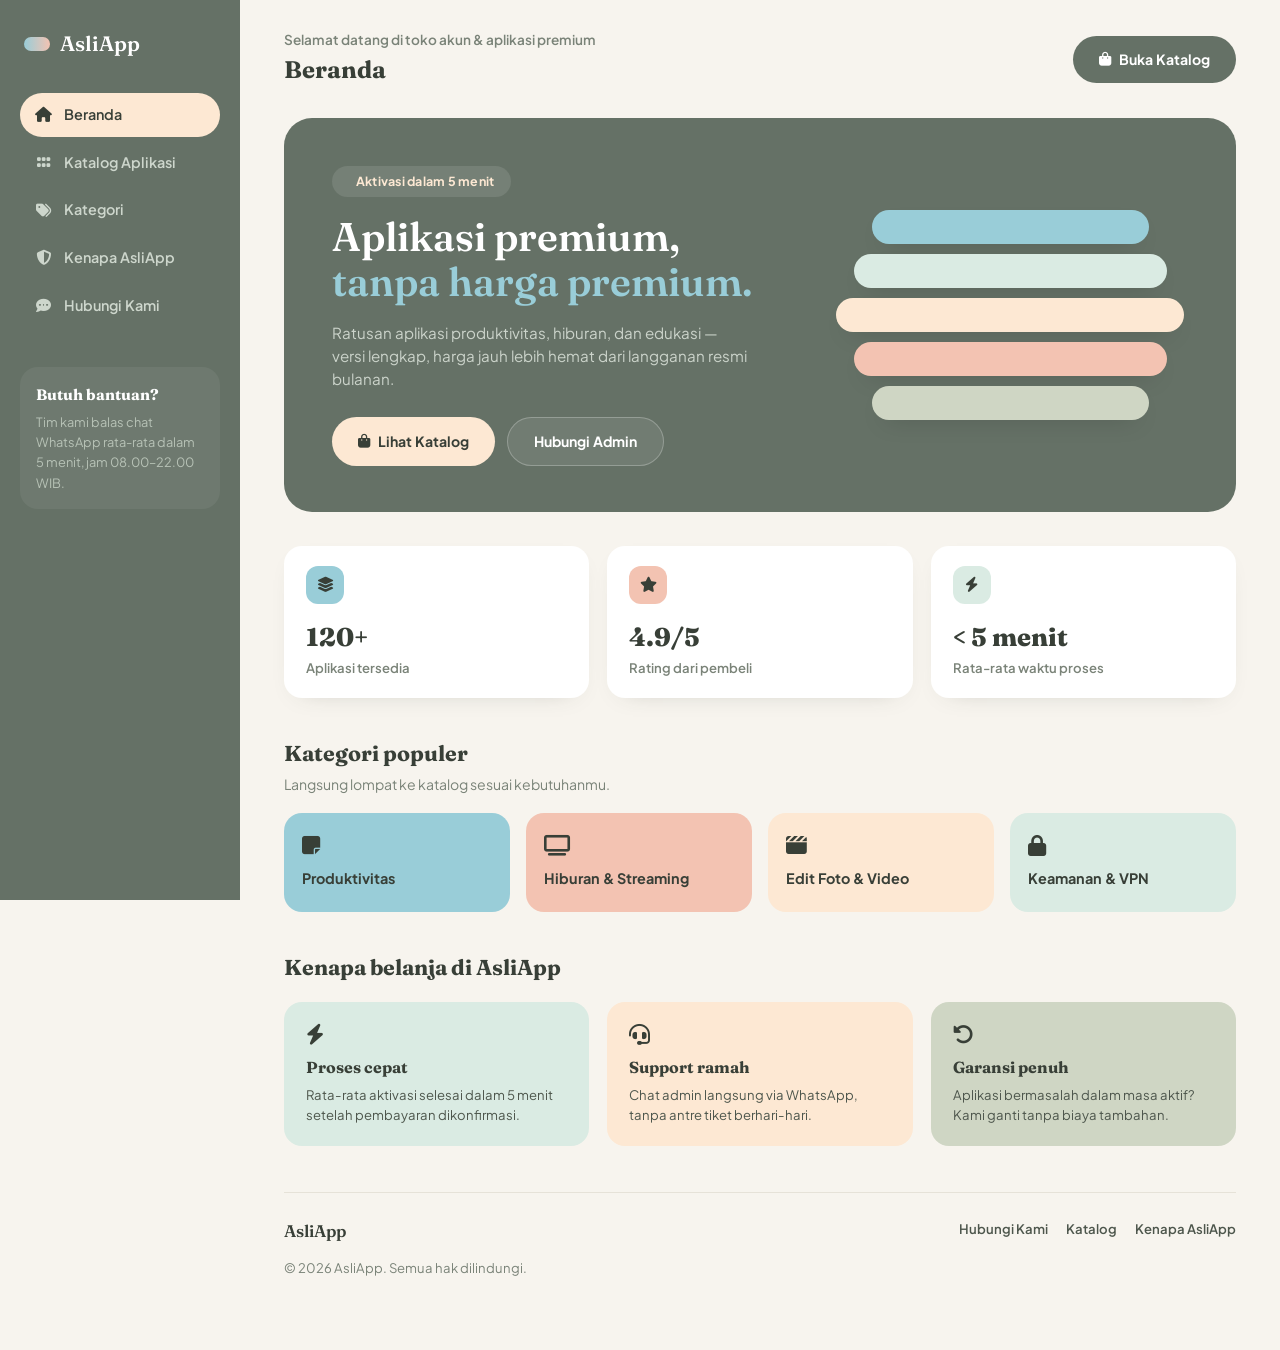
==== index.html @ 1c8c456e "Initial commit" ====
<!DOCTYPE html>
<html lang="id">
<head>
<meta charset="UTF-8">
<meta name="viewport" content="width=device-width, initial-scale=1.0">
<title>AsliApp — Aplikasi Premium, Harga Bersahabat</title>
<link rel="preconnect" href="https://fonts.googleapis.com">
<link rel="preconnect" href="https://fonts.gstatic.com" crossorigin>
<link href="https://fonts.googleapis.com/css2?family=Fraunces:opsz,wght@9..144,500;9..144,600;9..144,700&family=Plus+Jakarta+Sans:wght@400;500;600;700;800&family=IBM+Plex+Mono:wght@500&display=swap" rel="stylesheet">
<link rel="stylesheet" href="https://cdnjs.cloudflare.com/ajax/libs/font-awesome/6.5.1/css/all.min.css">
<link rel="stylesheet" href="assets/style.css">
</head>
<body>

<div class="layout">
    <aside class="sidebar" id="sidebar">
        <div class="logo"><span class="capsule-mark"></span> AsliApp</div>
        <nav>
            <a href="index.html" class="active"><i class="fa-solid fa-house"></i> Beranda</a>
            <a href="katalog.html"><i class="fa-solid fa-grip"></i> Katalog Aplikasi</a>
            <a href="katalog.html#kategori"><i class="fa-solid fa-tags"></i> Kategori</a>
            <a href="index.html#kenapa"><i class="fa-solid fa-shield-halved"></i> Kenapa AsliApp</a>
            <a href="kontak.html"><i class="fa-solid fa-comment-dots"></i> Hubungi Kami</a>
        </nav>
        <div class="sidebar-note">
            <strong>Butuh bantuan?</strong>
            Tim kami balas chat WhatsApp rata-rata dalam 5 menit, jam 08.00–22.00 WIB.
        </div>
    </aside>

    <main>
        <div class="topbar">
            <button class="menu-toggle" onclick="document.getElementById('sidebar').classList.toggle('open')">
                <i class="fa-solid fa-bars"></i>
            </button>
            <div class="greeting">
                <p>Selamat datang di toko akun & aplikasi premium</p>
                <h2>Beranda</h2>
            </div>
            <a href="katalog.html" class="btn btn-primary" style="background:var(--ink); color:#fff;">
                <i class="fa-solid fa-bag-shopping"></i> Buka Katalog
            </a>
        </div>

        <section class="hero">
            <div>
                <div class="hero-eyebrow"><i class="fa-solid fa-sparkles"></i> Aktivasi dalam 5 menit</div>
                <h1>Aplikasi premium,<br><em>tanpa harga premium.</em></h1>
                <p class="sub">Ratusan aplikasi produktivitas, hiburan, dan edukasi — versi lengkap, harga jauh lebih hemat dari langganan resmi bulanan.</p>
                <div class="hero-ctas">
                    <a href="katalog.html" class="btn btn-primary"><i class="fa-solid fa-bag-shopping"></i> Lihat Katalog</a>
                    <a href="kontak.html" class="btn btn-ghost">Hubungi Admin</a>
                </div>
            </div>
            <div class="capsule-stack">
                <div class="cap"></div>
                <div class="cap"></div>
                <div class="cap"></div>
                <div class="cap"></div>
                <div class="cap"></div>
            </div>
        </section>

        <div class="stat-row">
            <div class="stat-card">
                <div class="stat-icon bg-sky"><i class="fa-solid fa-layer-group"></i></div>
                <div class="stat-value">120+</div>
                <div class="stat-label">Aplikasi tersedia</div>
            </div>
            <div class="stat-card">
                <div class="stat-icon bg-coral"><i class="fa-solid fa-star"></i></div>
                <div class="stat-value">4.9/5</div>
                <div class="stat-label">Rating dari pembeli</div>
            </div>
            <div class="stat-card">
                <div class="stat-icon bg-mint"><i class="fa-solid fa-bolt"></i></div>
                <div class="stat-value">&lt; 5 menit</div>
                <div class="stat-label">Rata-rata waktu proses</div>
            </div>
        </div>

        <div class="section-head">
            <div>
                <h3>Kategori populer</h3>
                <p>Langsung lompat ke katalog sesuai kebutuhanmu.</p>
            </div>
        </div>
        <div class="cat-preview-grid">
            <a href="katalog.html#kategori-produktivitas" class="cat-preview bg-sky"><i class="fa-solid fa-note-sticky"></i><span>Produktivitas</span></a>
            <a href="katalog.html#kategori-hiburan" class="cat-preview bg-coral"><i class="fa-solid fa-tv"></i><span>Hiburan &amp; Streaming</span></a>
            <a href="katalog.html#kategori-edit" class="cat-preview bg-cream"><i class="fa-solid fa-clapperboard"></i><span>Edit Foto &amp; Video</span></a>
            <a href="katalog.html#kategori-keamanan" class="cat-preview bg-mint"><i class="fa-solid fa-lock"></i><span>Keamanan &amp; VPN</span></a>
        </div>

        <div id="kenapa" class="section-head">
            <div>
                <h3>Kenapa belanja di AsliApp</h3>
            </div>
        </div>
        <div class="trust-strip">
            <div class="trust-card bg-mint">
                <i class="fa-solid fa-bolt"></i>
                <h5>Proses cepat</h5>
                <p>Rata-rata aktivasi selesai dalam 5 menit setelah pembayaran dikonfirmasi.</p>
            </div>
            <div class="trust-card bg-cream">
                <i class="fa-solid fa-headset"></i>
                <h5>Support ramah</h5>
                <p>Chat admin langsung via WhatsApp, tanpa antre tiket berhari-hari.</p>
            </div>
            <div class="trust-card bg-sage">
                <i class="fa-solid fa-rotate-left"></i>
                <h5>Garansi penuh</h5>
                <p>Aplikasi bermasalah dalam masa aktif? Kami ganti tanpa biaya tambahan.</p>
            </div>
        </div>

        <footer>
            <div>
                <div class="foot-brand">AsliApp</div>
                <p>&copy; <span id="year"></span> AsliApp. Semua hak dilindungi.</p>
            </div>
            <div class="foot-links">
                <a href="kontak.html">Hubungi Kami</a>
                <a href="katalog.html">Katalog</a>
                <a href="index.html#kenapa">Kenapa AsliApp</a>
            </div>
        </footer>
    </main>
</div>

<script src="assets/script.js"></script>
</body>
</html>
---- assets/style.css ----
:root{
    --sky: #99CDD8;
    --mint: #DAEBE3;
    --cream: #FDE8D3;
    --coral: #F3C3B2;
    --sage: #CFD6C4;
    --ink: #657166;

    --ink-800: #4d564c;
    --ink-900: #383f37;
    --coral-800: #b5583a;
    --sky-800: #2e6b7a;

    --bg-page: #f7f4ee;
    --surface: #ffffff;
    --text: var(--ink-900);
    --text-soft: #7a8378;

    --radius-lg: 28px;
    --radius-md: 18px;
    --radius-pill: 999px;
}

* { box-sizing: border-box; }
html { scroll-behavior: smooth; }
body {
    margin: 0;
    background: var(--bg-page);
    color: var(--text);
    font-family: 'Plus Jakarta Sans', sans-serif;
    font-size: 15px;
    line-height: 1.5;
}
h1, h2, h3 { font-family: 'Fraunces', serif; margin: 0; color: var(--ink-900); }
.mono { font-family: 'IBM Plex Mono', monospace; }
a { color: inherit; }
img, svg { display: block; max-width: 100%; }

.layout {
    display: grid;
    grid-template-columns: 240px 1fr;
    min-height: 100vh;
}

/* ---------- Sidebar ---------- */
.sidebar {
    background: var(--ink);
    color: #eef2ee;
    padding: 28px 20px;
    position: sticky;
    top: 0;
    height: 100vh;
}
.sidebar .logo {
    display: flex;
    align-items: center;
    gap: 10px;
    font-family: 'Fraunces', serif;
    font-weight: 600;
    font-size: 1.3rem;
    color: #fff;
    margin-bottom: 34px;
    padding-left: 4px;
}
.sidebar .logo .capsule-mark {
    width: 26px; height: 14px;
    border-radius: var(--radius-pill);
    background: linear-gradient(90deg, var(--sky), var(--coral));
    flex-shrink: 0;
}
.sidebar nav { display: flex; flex-direction: column; gap: 4px; }
.sidebar nav a {
    display: flex;
    align-items: center;
    gap: 12px;
    padding: 11px 14px;
    border-radius: var(--radius-pill);
    text-decoration: none;
    color: #cdd6cc;
    font-weight: 600;
    font-size: .9rem;
    transition: background .15s ease, color .15s ease;
}
.sidebar nav a i { width: 18px; text-align: center; font-size: .95rem; }
.sidebar nav a:hover { background: rgba(255,255,255,.08); color: #fff; }
.sidebar nav a.active {
    background: var(--cream);
    color: var(--ink-900);
}
.sidebar-note {
    margin-top: 40px;
    padding: 16px;
    border-radius: var(--radius-md);
    background: rgba(255,255,255,.06);
    font-size: .8rem;
    color: #b7c2b6;
    line-height: 1.6;
}
.sidebar-note strong { color: #fff; display: block; margin-bottom: 4px; font-family: 'Fraunces', serif; font-size: .95rem; }

/* ---------- Main ---------- */
main { padding: 30px 44px 60px 44px; }

.topbar {
    display: flex;
    align-items: center;
    justify-content: space-between;
    margin-bottom: 30px;
    gap: 20px;
    flex-wrap: wrap;
}
.topbar .greeting p { margin: 0; color: var(--text-soft); font-size: .85rem; font-weight: 600; }
.topbar .greeting h2 { font-size: 1.5rem; margin-top: 2px; }
.search-pill {
    display: flex;
    align-items: center;
    gap: 10px;
    background: var(--surface);
    border-radius: var(--radius-pill);
    padding: 10px 20px;
    min-width: 280px;
    box-shadow: 0 8px 20px -14px rgba(56,63,55,.3);
    color: var(--text-soft);
    font-size: .85rem;
}
.search-pill input {
    border: none;
    outline: none;
    background: transparent;
    font-family: inherit;
    font-size: .85rem;
    width: 100%;
    color: var(--text);
}

/* ---------- Hero ---------- */
.hero {
    position: relative;
    background: var(--ink);
    border-radius: var(--radius-lg);
    padding: 46px 48px;
    color: #fff;
    overflow: hidden;
    margin-bottom: 34px;
    display: grid;
    grid-template-columns: 1.15fr 0.85fr;
    gap: 20px;
    align-items: center;
}
.hero-eyebrow {
    display: inline-flex;
    align-items: center;
    gap: 8px;
    background: rgba(255,255,255,.1);
    border-radius: var(--radius-pill);
    padding: 6px 16px;
    font-size: .78rem;
    font-weight: 700;
    letter-spacing: .02em;
    color: var(--cream);
    margin-bottom: 18px;
    width: fit-content;
}
.hero h1 {
    font-size: 2.5rem;
    line-height: 1.12;
    color: #fff;
    font-weight: 600;
    max-width: 480px;
}
.hero h1 em { font-style: normal; color: var(--sky); }
.hero p.sub {
    margin: 18px 0 26px 0;
    color: #cbd3ca;
    max-width: 420px;
    font-size: .95rem;
}
.hero-ctas { display: flex; gap: 12px; flex-wrap: wrap; }
.btn {
    border: none;
    border-radius: var(--radius-pill);
    padding: 13px 26px;
    font-family: inherit;
    font-weight: 700;
    font-size: .88rem;
    cursor: pointer;
    text-decoration: none;
    display: inline-flex;
    align-items: center;
    gap: 8px;
    transition: transform .15s ease, box-shadow .15s ease;
}
.btn:hover { transform: translateY(-2px); }
.btn-primary { background: var(--cream); color: var(--ink-900); }
.btn-ghost { background: rgba(255,255,255,.08); color: #fff; border: 1px solid rgba(255,255,255,.25); }

/* capsule stack illustration */
.capsule-stack {
    position: relative;
    height: 260px;
    display: flex;
    flex-direction: column;
    align-items: center;
    justify-content: center;
    gap: 10px;
}
.capsule-stack .cap {
    width: 92%;
    height: 34px;
    border-radius: var(--radius-pill);
    box-shadow: 0 10px 24px -14px rgba(0,0,0,.4);
}
.capsule-stack .cap:nth-child(1) { background: var(--sky); width: 78%; }
.capsule-stack .cap:nth-child(2) { background: var(--mint); width: 88%; }
.capsule-stack .cap:nth-child(3) { background: var(--cream); width: 98%; }
.capsule-stack .cap:nth-child(4) { background: var(--coral); width: 88%; }
.capsule-stack .cap:nth-child(5) { background: var(--sage); width: 78%; }

/* ---------- Stat row ---------- */
.stat-row {
    display: grid;
    grid-template-columns: repeat(3, 1fr);
    gap: 18px;
    margin-bottom: 40px;
}
.stat-card {
    background: var(--surface);
    border-radius: var(--radius-md);
    padding: 20px 22px;
    box-shadow: 0 8px 24px -18px rgba(56,63,55,.35);
}
.stat-card .stat-icon {
    width: 38px; height: 38px;
    border-radius: 12px;
    display: flex; align-items: center; justify-content: center;
    font-size: .95rem;
    margin-bottom: 14px;
    color: var(--ink-900);
}
.stat-card .stat-value { font-size: 1.6rem; font-weight: 800; font-family: 'Fraunces', serif; }
.stat-card .stat-label { color: var(--text-soft); font-size: .82rem; font-weight: 600; margin-top: 2px; }

.bg-sky { background: var(--sky); }
.bg-mint { background: var(--mint); }
.bg-cream { background: var(--cream); }
.bg-coral { background: var(--coral); }
.bg-sage { background: var(--sage); }

/* ---------- Section headers ---------- */
.section-head {
    display: flex;
    align-items: baseline;
    justify-content: space-between;
    margin-bottom: 18px;
    flex-wrap: wrap;
    gap: 10px;
}
.section-head h3 { font-size: 1.35rem; }
.section-head p { margin: 4px 0 0 0; color: var(--text-soft); font-size: .88rem; }

/* ---------- Category preview (home page) ---------- */
.cat-preview-grid {
    display: grid;
    grid-template-columns: repeat(4, 1fr);
    gap: 16px;
    margin-bottom: 40px;
}
.cat-preview {
    border-radius: var(--radius-md);
    padding: 22px 18px;
    text-decoration: none;
    color: var(--ink-900);
    display: flex;
    flex-direction: column;
    gap: 12px;
    font-weight: 700;
    font-size: .9rem;
    transition: transform .15s ease;
}
.cat-preview:hover { transform: translateY(-3px); }
.cat-preview i { font-size: 1.3rem; }

/* ---------- Category chips (catalog page) ---------- */
.chip-row {
    display: flex;
    gap: 10px;
    flex-wrap: wrap;
    margin-bottom: 26px;
}
.chip {
    border: none;
    background: var(--surface);
    border-radius: var(--radius-pill);
    padding: 10px 20px;
    font-family: inherit;
    font-weight: 700;
    font-size: .82rem;
    color: var(--text-soft);
    cursor: pointer;
    box-shadow: 0 6px 16px -12px rgba(56,63,55,.3);
    transition: background .15s ease, color .15s ease;
}
.chip:hover { color: var(--ink-900); }
.chip.active { background: var(--ink); color: #fff; }

/* ---------- App grid ---------- */
.app-grid {
    display: grid;
    grid-template-columns: repeat(3, 1fr);
    gap: 18px;
    margin-bottom: 46px;
}
.app-card {
    background: var(--surface);
    border-radius: var(--radius-md);
    padding: 22px;
    box-shadow: 0 8px 24px -18px rgba(56,63,55,.35);
    display: flex;
    flex-direction: column;
    gap: 12px;
}
.app-card .app-top { display: flex; align-items: flex-start; justify-content: space-between; gap: 10px; }
.app-icon {
    width: 46px; height: 46px;
    border-radius: 14px;
    display: flex; align-items: center; justify-content: center;
    font-size: 1.15rem;
    color: var(--ink-900);
    flex-shrink: 0;
}
.app-card .cat-tag {
    font-size: .68rem;
    font-weight: 700;
    text-transform: uppercase;
    letter-spacing: .04em;
    color: var(--text-soft);
    background: var(--bg-page);
    padding: 5px 11px;
    border-radius: var(--radius-pill);
}
.app-card h4 { font-family: 'Fraunces', serif; font-size: 1.08rem; margin: 0; color: var(--ink-900); }
.app-card .app-desc { font-size: .82rem; color: var(--text-soft); margin: 0; min-height: 34px; }
.app-card .rating { font-size: .78rem; color: var(--coral-800); font-weight: 700; display: flex; align-items: center; gap: 5px; }
.app-card .price-row {
    display: flex;
    align-items: center;
    justify-content: space-between;
    margin-top: 4px;
    padding-top: 14px;
    border-top: 1px solid #eef1ec;
}
.price-block .old-price {
    font-size: .74rem;
    color: var(--text-soft);
    text-decoration: line-through;
}
.price-block .new-price {
    font-family: 'IBM Plex Mono', monospace;
    font-weight: 500;
    font-size: 1.05rem;
    color: var(--ink-900);
}
.buy-btn {
    background: var(--ink);
    color: #fff;
    border: none;
    border-radius: var(--radius-pill);
    padding: 10px 18px;
    font-family: inherit;
    font-weight: 700;
    font-size: .8rem;
    cursor: pointer;
    text-decoration: none;
    display: inline-flex;
    align-items: center;
    gap: 6px;
    transition: background .15s ease;
}
.buy-btn:hover { background: var(--ink-800); }

.empty-state {
    grid-column: 1 / -1;
    text-align: center;
    padding: 50px 20px;
    color: var(--text-soft);
}
.empty-state i { font-size: 1.6rem; margin-bottom: 10px; display: block; }

/* ---------- Trust strip ---------- */
.trust-strip {
    display: grid;
    grid-template-columns: repeat(3, 1fr);
    gap: 18px;
    margin-bottom: 46px;
}
.trust-card {
    border-radius: var(--radius-md);
    padding: 22px;
    color: var(--ink-900);
}
.trust-card i { font-size: 1.3rem; margin-bottom: 10px; display: block; }
.trust-card h5 { font-family: 'Fraunces', serif; font-size: 1rem; margin: 0 0 6px 0; }
.trust-card p { margin: 0; font-size: .82rem; color: var(--ink-800); }

/* ---------- FAQ (contact page) ---------- */
.faq-list { display: flex; flex-direction: column; gap: 10px; margin-bottom: 40px; }
.faq-item {
    background: var(--surface);
    border-radius: var(--radius-md);
    box-shadow: 0 8px 24px -18px rgba(56,63,55,.35);
    padding: 4px 22px;
}
.faq-item summary {
    padding: 16px 0;
    font-weight: 700;
    cursor: pointer;
    list-style: none;
    display: flex;
    align-items: center;
    justify-content: space-between;
    font-family: 'Fraunces', serif;
    font-size: 1rem;
    color: var(--ink-900);
}
.faq-item summary::-webkit-details-marker { display: none; }
.faq-item summary .chev { transition: transform .15s ease; color: var(--text-soft); }
.faq-item[open] summary .chev { transform: rotate(180deg); }
.faq-item p { margin: 0 0 18px 0; color: var(--text-soft); font-size: .88rem; }

.contact-card {
    background: var(--ink);
    border-radius: var(--radius-lg);
    padding: 40px;
    color: #fff;
    display: grid;
    grid-template-columns: 1.2fr 0.8fr;
    gap: 20px;
    align-items: center;
    margin-bottom: 46px;
}
.contact-card h3 { color: #fff; font-size: 1.6rem; max-width: 380px; }
.contact-card p { color: #cbd3ca; margin: 14px 0 24px 0; max-width: 380px; font-size: .92rem; }
.contact-info { display: flex; flex-direction: column; gap: 14px; }
.contact-info .c-row {
    display: flex;
    align-items: center;
    gap: 12px;
    background: rgba(255,255,255,.08);
    border-radius: var(--radius-md);
    padding: 14px 18px;
    font-size: .88rem;
}
.contact-info .c-row i { font-size: 1.05rem; color: var(--sky); }
.contact-info .c-row .c-label { color: #b7c2b6; font-size: .74rem; display: block; }
.contact-info .c-row .c-value { font-weight: 700; }

/* ---------- Footer ---------- */
footer {
    border-top: 1px solid #e6e2d8;
    padding-top: 26px;
    display: flex;
    justify-content: space-between;
    align-items: flex-start;
    flex-wrap: wrap;
    gap: 18px;
    color: var(--text-soft);
    font-size: .82rem;
}
footer .foot-brand { font-family: 'Fraunces', serif; font-weight: 600; font-size: 1.05rem; color: var(--ink-900); margin-bottom: 6px; }
footer .foot-links { display: flex; gap: 18px; flex-wrap: wrap; }
footer .foot-links a { text-decoration: none; font-weight: 600; color: var(--ink-800); }

/* ---------- Mobile ---------- */
.menu-toggle { display: none; }

@media (max-width: 960px) {
    .layout { grid-template-columns: 1fr; }
    .sidebar {
        position: fixed;
        left: 0; top: 0;
        width: 240px;
        z-index: 40;
        transform: translateX(-100%);
        transition: transform .2s ease;
    }
    .sidebar.open { transform: translateX(0); }
    main { padding: 20px 18px 50px 18px; }
    .menu-toggle {
        display: flex;
        align-items: center;
        justify-content: center;
        width: 40px; height: 40px;
        border-radius: 50%;
        background: var(--surface);
        border: none;
        box-shadow: 0 6px 16px -10px rgba(0,0,0,.3);
    }
    .hero { grid-template-columns: 1fr; padding: 34px 26px; }
    .capsule-stack { height: 160px; }
    .hero h1 { font-size: 1.9rem; }
    .stat-row, .app-grid, .trust-strip, .cat-preview-grid { grid-template-columns: 1fr 1fr; }
    .contact-card { grid-template-columns: 1fr; }
}
@media (max-width: 620px) {
    .stat-row, .app-grid, .trust-strip, .cat-preview-grid { grid-template-columns: 1fr; }
    .search-pill { min-width: 0; flex: 1; }
}
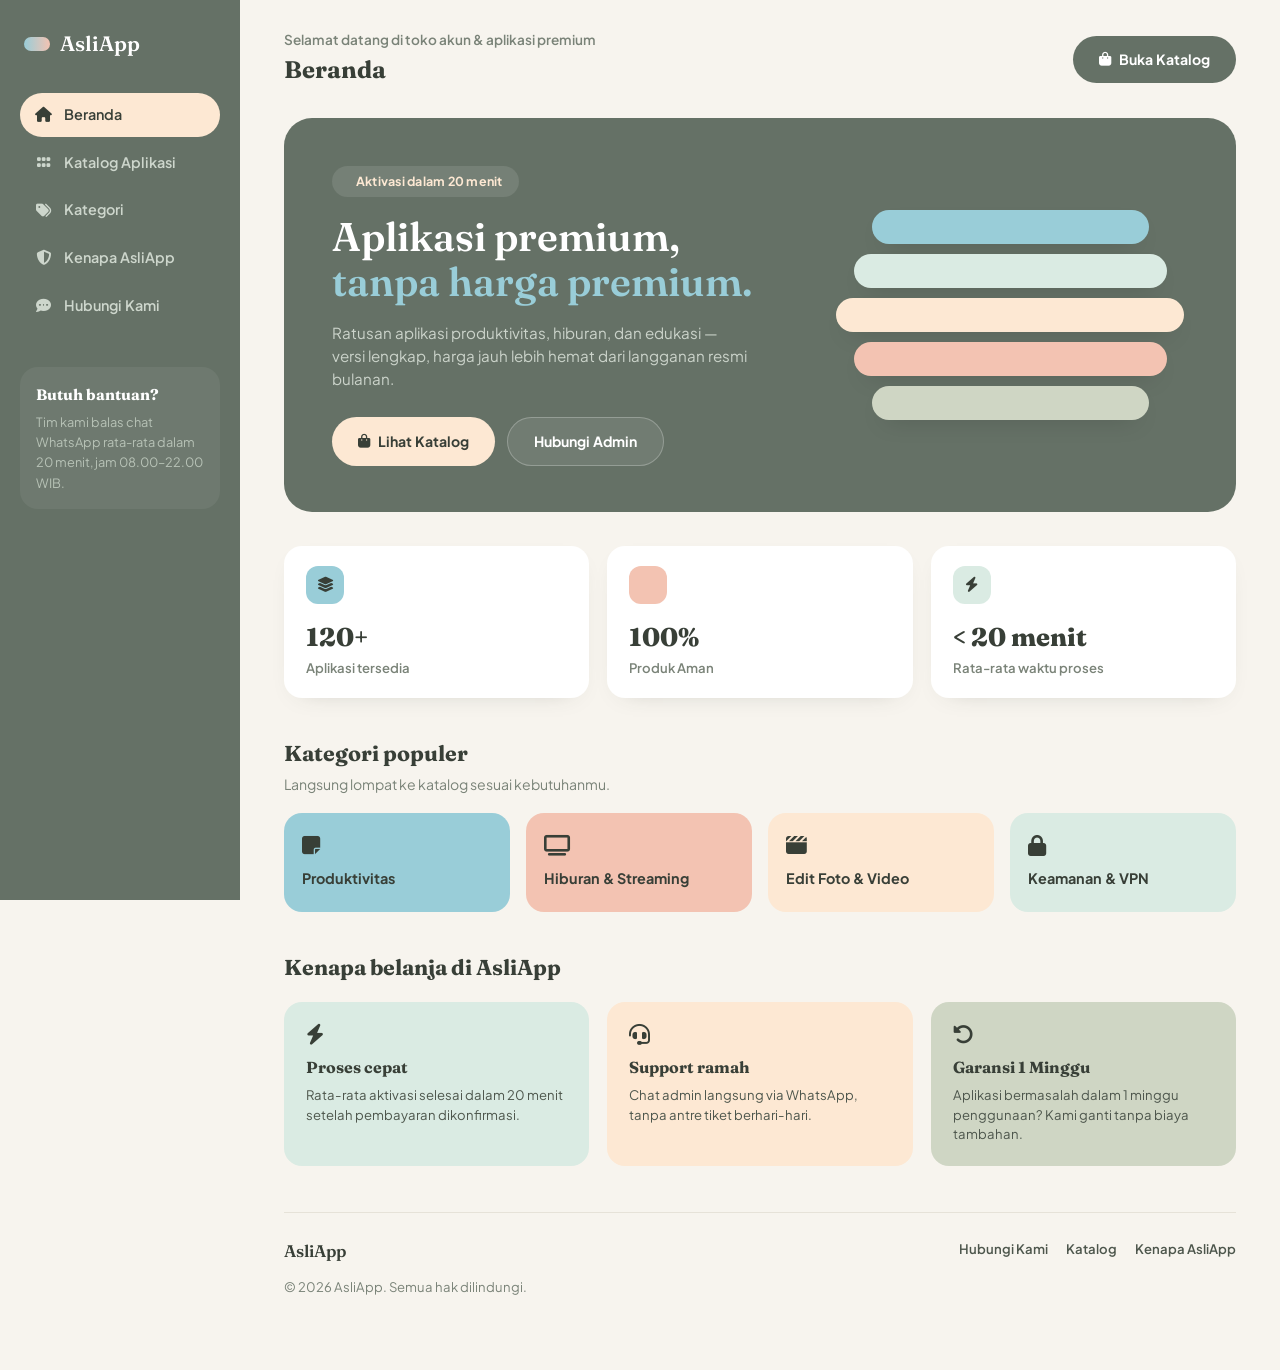
==== commit ed55f054: "Update index.html" ====
--- a/index.html
+++ b/index.html
@@ -24,7 +24,7 @@
         </nav>
         <div class="sidebar-note">
             <strong>Butuh bantuan?</strong>
-            Tim kami balas chat WhatsApp rata-rata dalam 5 menit, jam 08.00–22.00 WIB.
+            Tim kami balas chat WhatsApp rata-rata dalam 20 menit, jam 08.00–22.00 WIB.
         </div>
     </aside>
 
@@ -44,7 +44,7 @@
 
         <section class="hero">
             <div>
-                <div class="hero-eyebrow"><i class="fa-solid fa-sparkles"></i> Aktivasi dalam 5 menit</div>
+                <div class="hero-eyebrow"><i class="fa-solid fa-sparkles"></i> Aktivasi dalam 20 menit</div>
                 <h1>Aplikasi premium,<br><em>tanpa harga premium.</em></h1>
                 <p class="sub">Ratusan aplikasi produktivitas, hiburan, dan edukasi — versi lengkap, harga jauh lebih hemat dari langganan resmi bulanan.</p>
                 <div class="hero-ctas">
@@ -68,13 +68,13 @@
                 <div class="stat-label">Aplikasi tersedia</div>
             </div>
             <div class="stat-card">
-                <div class="stat-icon bg-coral"><i class="fa-solid fa-star"></i></div>
-                <div class="stat-value">4.9/5</div>
-                <div class="stat-label">Rating dari pembeli</div>
+                <div class="stat-icon bg-coral"><i class="fa-solid fa-shield-check"></i></div>
+                <div class="stat-value">100%</div>
+                <div class="stat-label">Produk Aman</div>
             </div>
             <div class="stat-card">
                 <div class="stat-icon bg-mint"><i class="fa-solid fa-bolt"></i></div>
-                <div class="stat-value">&lt; 5 menit</div>
+                <div class="stat-value">&lt; 20 menit</div>
                 <div class="stat-label">Rata-rata waktu proses</div>
             </div>
         </div>
@@ -101,7 +101,7 @@
             <div class="trust-card bg-mint">
                 <i class="fa-solid fa-bolt"></i>
                 <h5>Proses cepat</h5>
-                <p>Rata-rata aktivasi selesai dalam 5 menit setelah pembayaran dikonfirmasi.</p>
+                <p>Rata-rata aktivasi selesai dalam 20 menit setelah pembayaran dikonfirmasi.</p>
             </div>
             <div class="trust-card bg-cream">
                 <i class="fa-solid fa-headset"></i>
@@ -110,8 +110,8 @@
             </div>
             <div class="trust-card bg-sage">
                 <i class="fa-solid fa-rotate-left"></i>
-                <h5>Garansi penuh</h5>
-                <p>Aplikasi bermasalah dalam masa aktif? Kami ganti tanpa biaya tambahan.</p>
+                <h5>Garansi 1 Minggu</h5>
+                <p>Aplikasi bermasalah dalam 1 minggu penggunaan? Kami ganti tanpa biaya tambahan.</p>
             </div>
         </div>
 
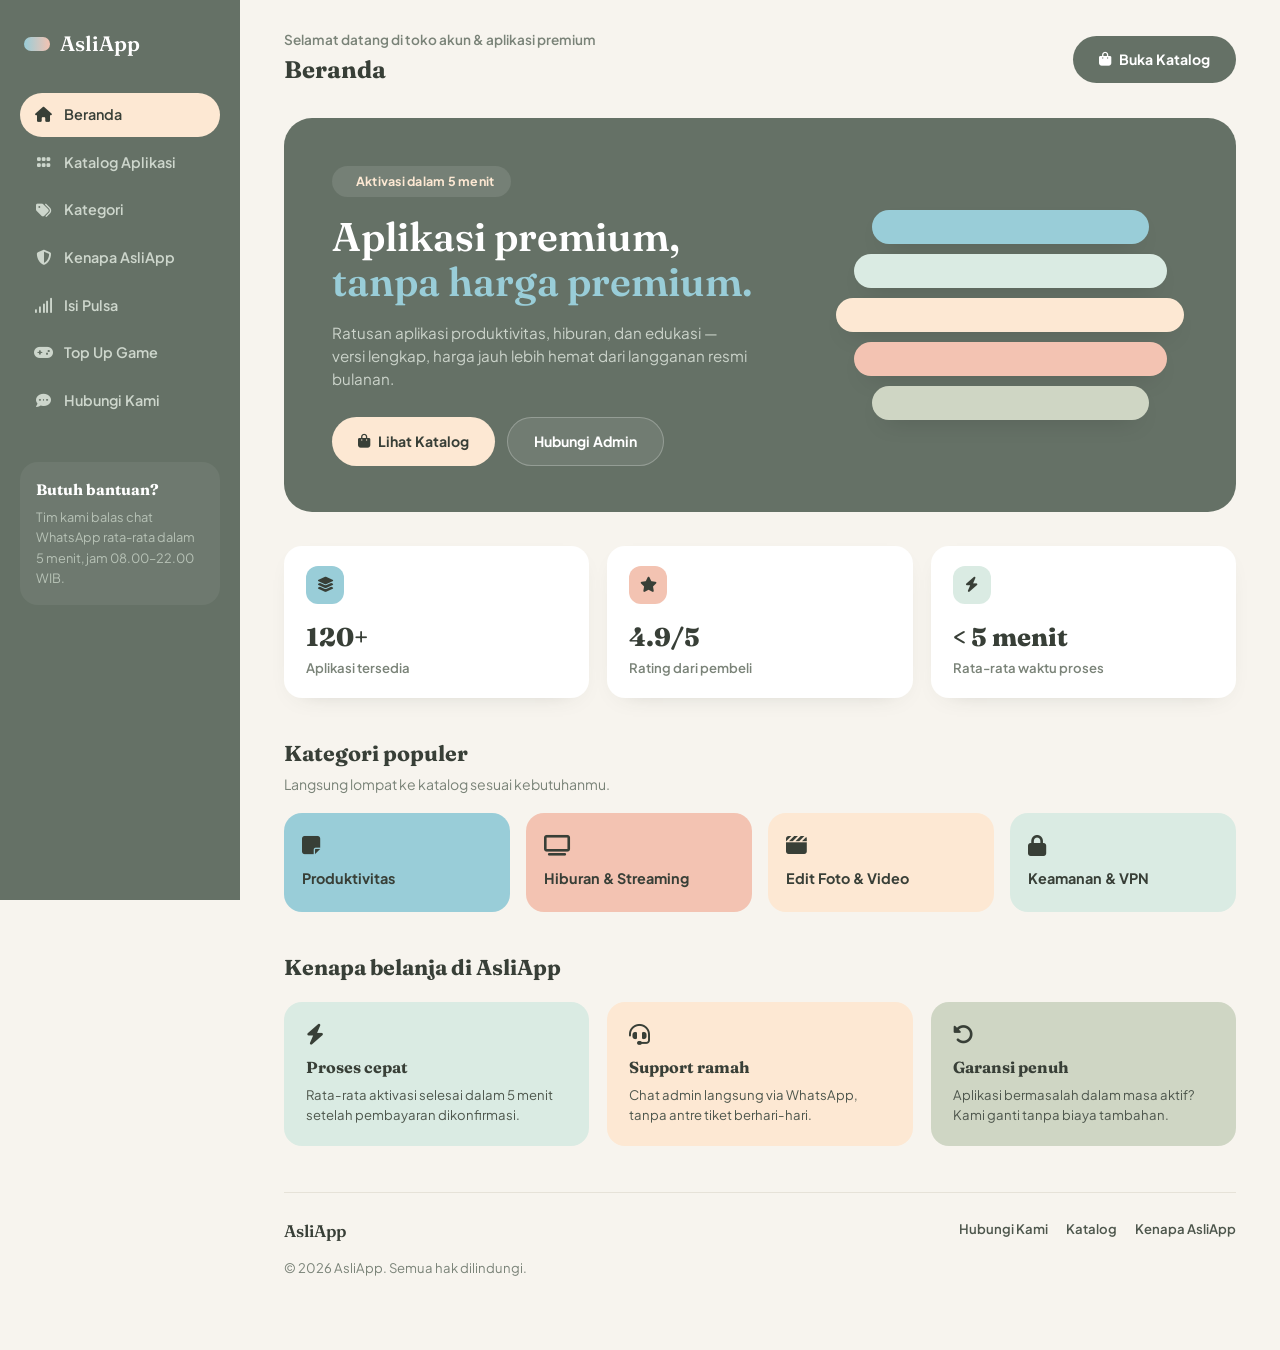
==== commit 23211421: "Update index.html" ====
--- a/index.html
+++ b/index.html
@@ -20,11 +20,13 @@
             <a href="katalog.html"><i class="fa-solid fa-grip"></i> Katalog Aplikasi</a>
             <a href="katalog.html#kategori"><i class="fa-solid fa-tags"></i> Kategori</a>
             <a href="index.html#kenapa"><i class="fa-solid fa-shield-halved"></i> Kenapa AsliApp</a>
+            <a href="pulsa.html"><i class="fa-solid fa-signal"></i> Isi Pulsa</a>
+            <a href="topup-game.html"><i class="fa-solid fa-gamepad"></i> Top Up Game</a>
             <a href="kontak.html"><i class="fa-solid fa-comment-dots"></i> Hubungi Kami</a>
         </nav>
         <div class="sidebar-note">
             <strong>Butuh bantuan?</strong>
-            Tim kami balas chat WhatsApp rata-rata dalam 20 menit, jam 08.00–22.00 WIB.
+            Tim kami balas chat WhatsApp rata-rata dalam 5 menit, jam 08.00–22.00 WIB.
         </div>
     </aside>
 
@@ -44,7 +46,7 @@
 
         <section class="hero">
             <div>
-                <div class="hero-eyebrow"><i class="fa-solid fa-sparkles"></i> Aktivasi dalam 20 menit</div>
+                <div class="hero-eyebrow"><i class="fa-solid fa-sparkles"></i> Aktivasi dalam 5 menit</div>
                 <h1>Aplikasi premium,<br><em>tanpa harga premium.</em></h1>
                 <p class="sub">Ratusan aplikasi produktivitas, hiburan, dan edukasi — versi lengkap, harga jauh lebih hemat dari langganan resmi bulanan.</p>
                 <div class="hero-ctas">
@@ -68,13 +70,13 @@
                 <div class="stat-label">Aplikasi tersedia</div>
             </div>
             <div class="stat-card">
-                <div class="stat-icon bg-coral"><i class="fa-solid fa-shield-check"></i></div>
-                <div class="stat-value">100%</div>
-                <div class="stat-label">Produk Aman</div>
+                <div class="stat-icon bg-coral"><i class="fa-solid fa-star"></i></div>
+                <div class="stat-value">4.9/5</div>
+                <div class="stat-label">Rating dari pembeli</div>
             </div>
             <div class="stat-card">
                 <div class="stat-icon bg-mint"><i class="fa-solid fa-bolt"></i></div>
-                <div class="stat-value">&lt; 20 menit</div>
+                <div class="stat-value">&lt; 5 menit</div>
                 <div class="stat-label">Rata-rata waktu proses</div>
             </div>
         </div>
@@ -101,7 +103,7 @@
             <div class="trust-card bg-mint">
                 <i class="fa-solid fa-bolt"></i>
                 <h5>Proses cepat</h5>
-                <p>Rata-rata aktivasi selesai dalam 20 menit setelah pembayaran dikonfirmasi.</p>
+                <p>Rata-rata aktivasi selesai dalam 5 menit setelah pembayaran dikonfirmasi.</p>
             </div>
             <div class="trust-card bg-cream">
                 <i class="fa-solid fa-headset"></i>
@@ -110,8 +112,8 @@
             </div>
             <div class="trust-card bg-sage">
                 <i class="fa-solid fa-rotate-left"></i>
-                <h5>Garansi 1 Minggu</h5>
-                <p>Aplikasi bermasalah dalam 1 minggu penggunaan? Kami ganti tanpa biaya tambahan.</p>
+                <h5>Garansi penuh</h5>
+                <p>Aplikasi bermasalah dalam masa aktif? Kami ganti tanpa biaya tambahan.</p>
             </div>
         </div>
 
--- a/assets/style.css
+++ b/assets/style.css
@@ -505,3 +505,94 @@
     .stat-row, .app-grid, .trust-strip, .cat-preview-grid { grid-template-columns: 1fr; }
     .search-pill { min-width: 0; flex: 1; }
 }
+
+/* ---------- Form fields (pulsa / topup-game) ---------- */
+.form-group { margin-bottom: 26px; }
+.form-group label {
+    display: block;
+    font-weight: 700;
+    font-size: .85rem;
+    margin-bottom: 10px;
+    color: var(--ink-900);
+}
+.form-input {
+    width: 100%;
+    padding: 13px 20px;
+    border-radius: var(--radius-pill);
+    border: 1px solid #e6e2d8;
+    font-family: inherit;
+    font-size: .9rem;
+    background: var(--surface);
+    color: var(--text);
+}
+.form-input:focus { outline: none; border-color: var(--sky); }
+
+/* ---------- Game selector cards ---------- */
+.game-grid {
+    display: grid;
+    grid-template-columns: repeat(5, 1fr);
+    gap: 14px;
+    margin-bottom: 30px;
+}
+.game-card {
+    background: var(--surface);
+    border-radius: var(--radius-md);
+    padding: 20px 14px;
+    text-align: center;
+    cursor: pointer;
+    border: 2px solid transparent;
+    box-shadow: 0 8px 24px -18px rgba(56,63,55,.35);
+    transition: border .15s ease, transform .15s ease;
+}
+.game-card:hover { transform: translateY(-2px); }
+.game-card.selected { border-color: var(--ink); }
+.game-card i { font-size: 1.5rem; margin-bottom: 10px; display: block; color: var(--ink-900); }
+.game-card span { font-weight: 700; font-size: .82rem; }
+
+/* ---------- Package / nominal cards ---------- */
+.package-grid {
+    display: grid;
+    grid-template-columns: repeat(4, 1fr);
+    gap: 14px;
+    margin-bottom: 30px;
+}
+.package-card {
+    background: var(--surface);
+    border-radius: var(--radius-md);
+    padding: 18px;
+    text-align: center;
+    cursor: pointer;
+    border: 2px solid transparent;
+    box-shadow: 0 8px 24px -18px rgba(56,63,55,.35);
+    transition: border .15s ease, transform .15s ease;
+}
+.package-card:hover { transform: translateY(-2px); }
+.package-card.selected { border-color: var(--ink); background: var(--mint); }
+.package-card .pkg-name { font-weight: 700; font-size: .86rem; margin-bottom: 6px; color: var(--ink-900); }
+.package-card .pkg-price { font-family: 'IBM Plex Mono', monospace; font-size: .92rem; color: var(--ink-900); }
+
+/* ---------- Order summary bar ---------- */
+.order-summary {
+    background: var(--ink);
+    color: #fff;
+    border-radius: var(--radius-lg);
+    padding: 26px 30px;
+    display: flex;
+    align-items: center;
+    justify-content: space-between;
+    flex-wrap: wrap;
+    gap: 16px;
+    margin-bottom: 46px;
+    position: sticky;
+    bottom: 20px;
+}
+.order-summary .summary-text { font-size: .82rem; color: #b7c2b6; }
+.order-summary .summary-value { font-family: 'Fraunces', serif; font-size: 1.25rem; font-weight: 600; color: #fff; margin-top: 2px; }
+.order-summary .btn[disabled] { opacity: .45; pointer-events: none; }
+
+@media (max-width: 960px) {
+    .game-grid, .package-grid { grid-template-columns: repeat(3, 1fr); }
+}
+@media (max-width: 620px) {
+    .game-grid, .package-grid { grid-template-columns: repeat(2, 1fr); }
+}
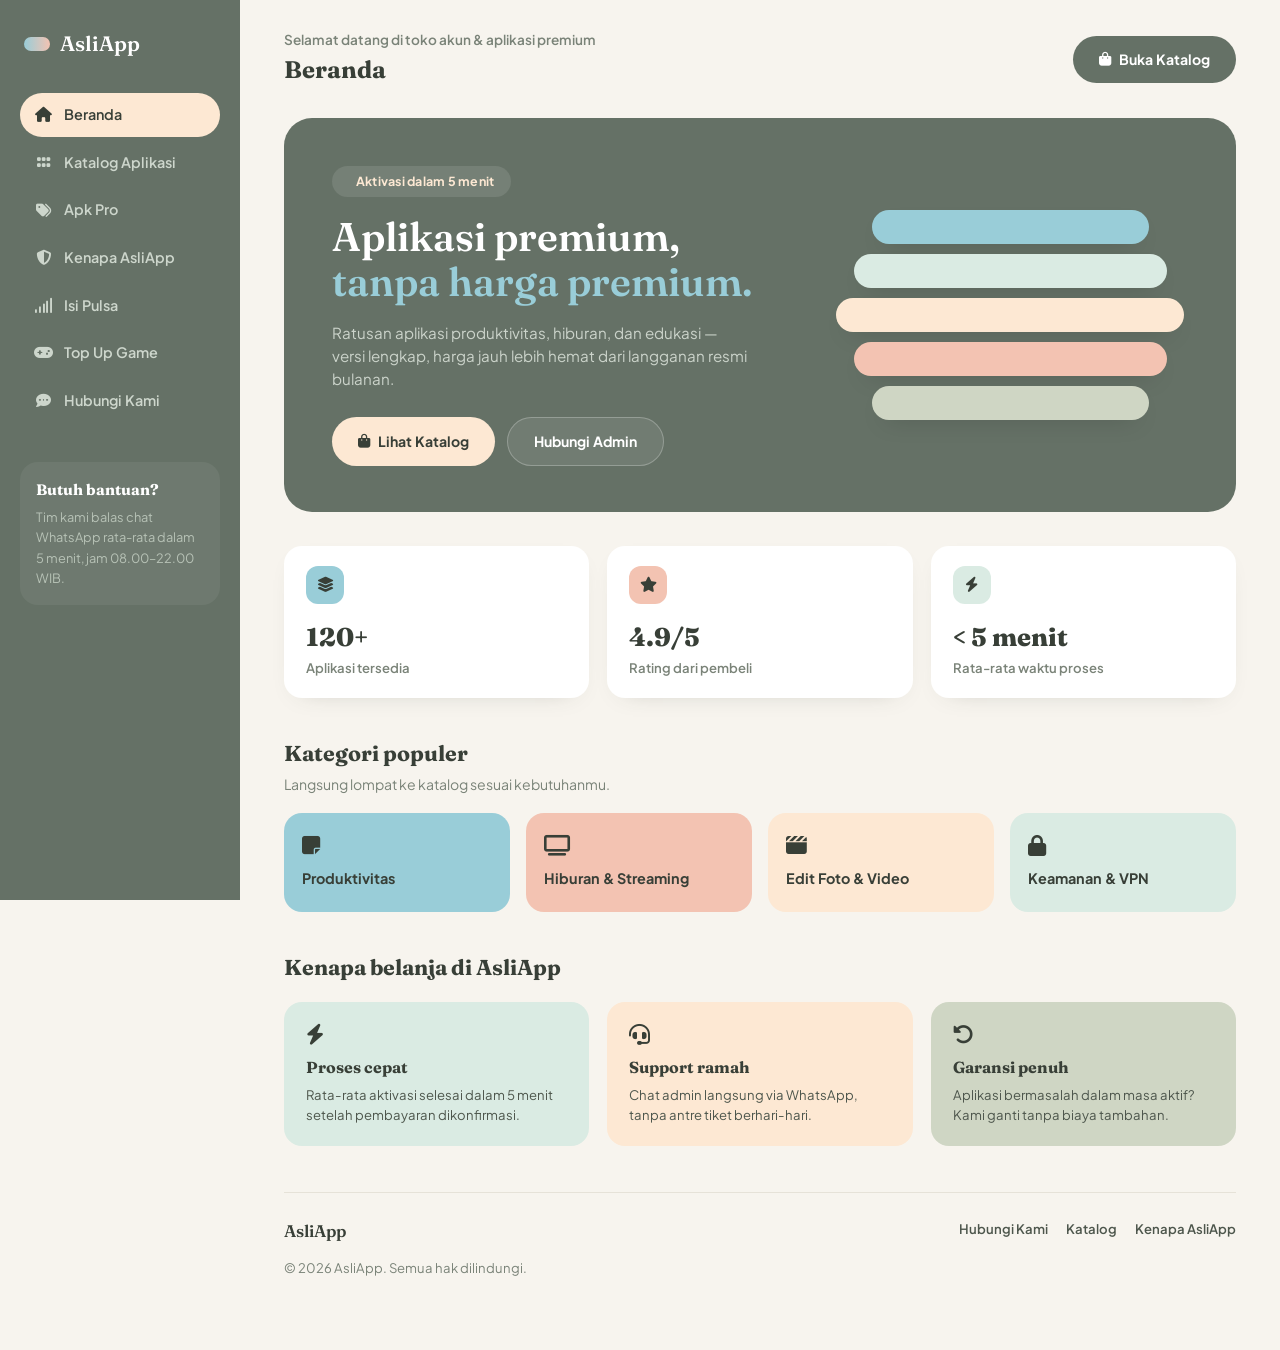
==== commit b5d2d393: "Change Kategori link to Apk Pro in navigation" ====
--- a/index.html
+++ b/index.html
@@ -18,7 +18,7 @@
         <nav>
             <a href="index.html" class="active"><i class="fa-solid fa-house"></i> Beranda</a>
             <a href="katalog.html"><i class="fa-solid fa-grip"></i> Katalog Aplikasi</a>
-            <a href="katalog.html#kategori"><i class="fa-solid fa-tags"></i> Kategori</a>
+            <a href="katalog.html#kategori"><i class="fa-solid fa-tags"></i> Apk Pro</a>
             <a href="index.html#kenapa"><i class="fa-solid fa-shield-halved"></i> Kenapa AsliApp</a>
             <a href="pulsa.html"><i class="fa-solid fa-signal"></i> Isi Pulsa</a>
             <a href="topup-game.html"><i class="fa-solid fa-gamepad"></i> Top Up Game</a>
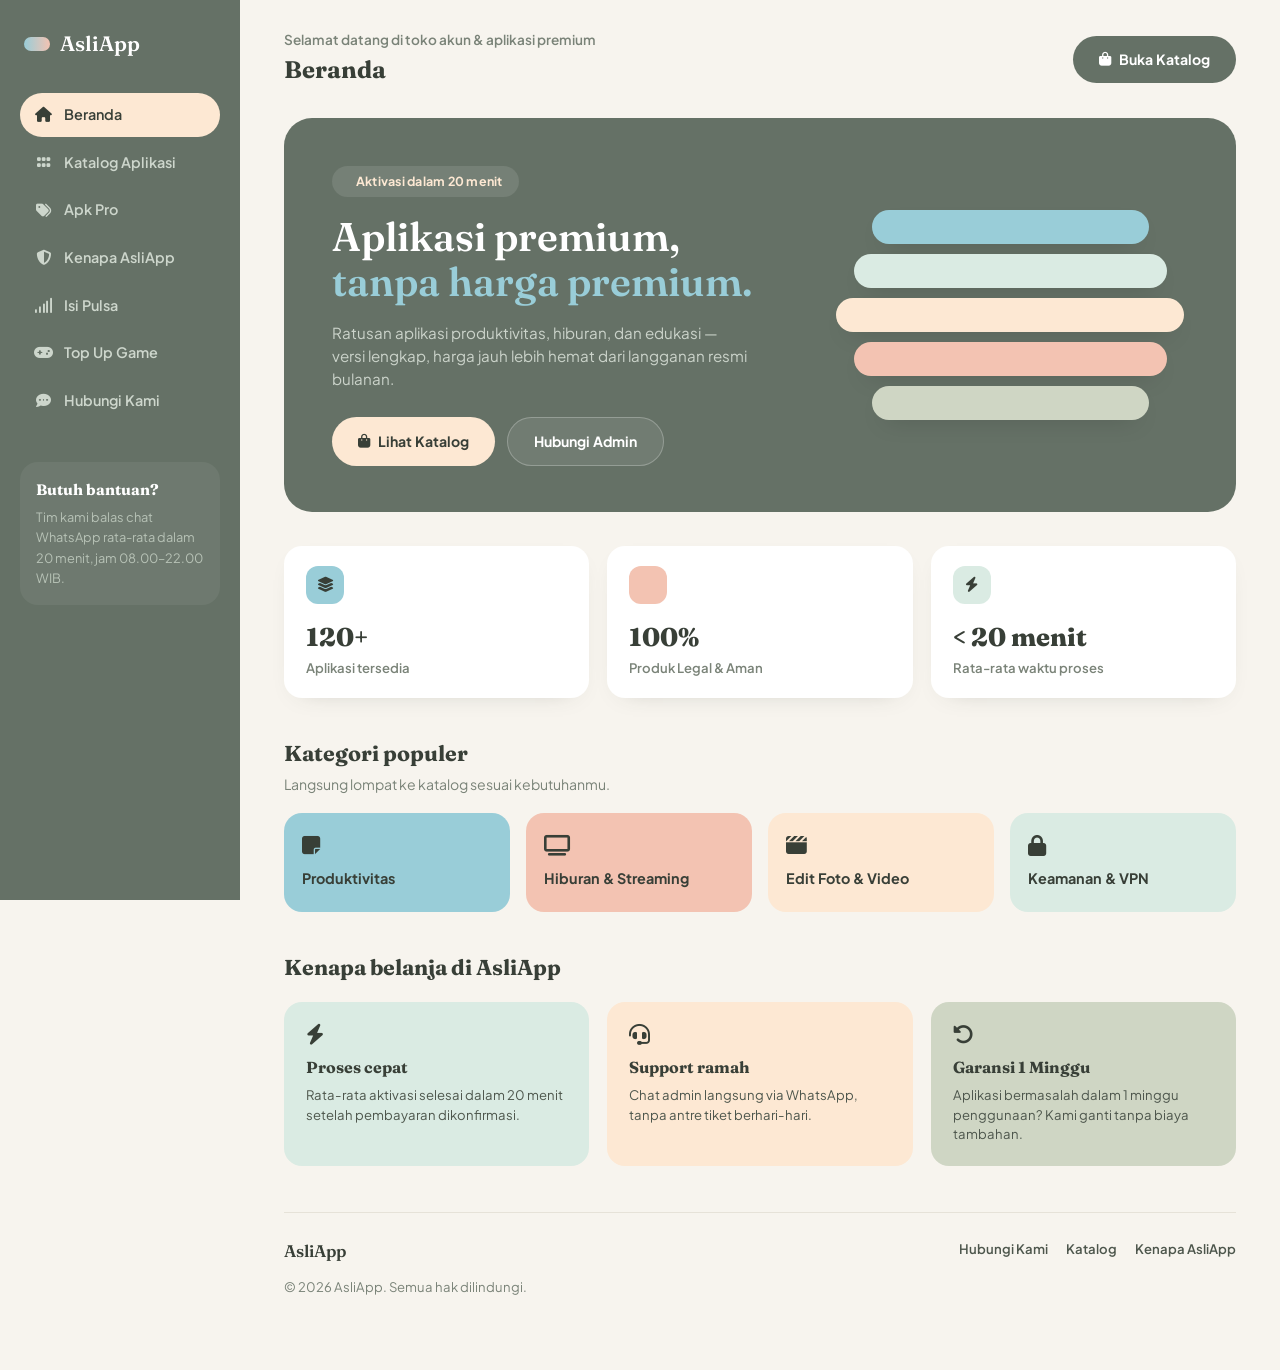
==== commit 33f2e4c8: "Update index.html" ====
--- a/index.html
+++ b/index.html
@@ -26,7 +26,7 @@
         </nav>
         <div class="sidebar-note">
             <strong>Butuh bantuan?</strong>
-            Tim kami balas chat WhatsApp rata-rata dalam 5 menit, jam 08.00–22.00 WIB.
+            Tim kami balas chat WhatsApp rata-rata dalam 20 menit, jam 08.00–22.00 WIB.
         </div>
     </aside>
 
@@ -46,7 +46,7 @@
 
         <section class="hero">
             <div>
-                <div class="hero-eyebrow"><i class="fa-solid fa-sparkles"></i> Aktivasi dalam 5 menit</div>
+                <div class="hero-eyebrow"><i class="fa-solid fa-sparkles"></i> Aktivasi dalam 20 menit</div>
                 <h1>Aplikasi premium,<br><em>tanpa harga premium.</em></h1>
                 <p class="sub">Ratusan aplikasi produktivitas, hiburan, dan edukasi — versi lengkap, harga jauh lebih hemat dari langganan resmi bulanan.</p>
                 <div class="hero-ctas">
@@ -70,13 +70,13 @@
                 <div class="stat-label">Aplikasi tersedia</div>
             </div>
             <div class="stat-card">
-                <div class="stat-icon bg-coral"><i class="fa-solid fa-star"></i></div>
-                <div class="stat-value">4.9/5</div>
-                <div class="stat-label">Rating dari pembeli</div>
+                <div class="stat-icon bg-coral"><i class="fa-solid fa-shield-check"></i></div>
+                <div class="stat-value">100%</div>
+                <div class="stat-label">Produk Legal &amp; Aman</div>
             </div>
             <div class="stat-card">
                 <div class="stat-icon bg-mint"><i class="fa-solid fa-bolt"></i></div>
-                <div class="stat-value">&lt; 5 menit</div>
+                <div class="stat-value">&lt; 20 menit</div>
                 <div class="stat-label">Rata-rata waktu proses</div>
             </div>
         </div>
@@ -103,7 +103,7 @@
             <div class="trust-card bg-mint">
                 <i class="fa-solid fa-bolt"></i>
                 <h5>Proses cepat</h5>
-                <p>Rata-rata aktivasi selesai dalam 5 menit setelah pembayaran dikonfirmasi.</p>
+                <p>Rata-rata aktivasi selesai dalam 20 menit setelah pembayaran dikonfirmasi.</p>
             </div>
             <div class="trust-card bg-cream">
                 <i class="fa-solid fa-headset"></i>
@@ -112,8 +112,8 @@
             </div>
             <div class="trust-card bg-sage">
                 <i class="fa-solid fa-rotate-left"></i>
-                <h5>Garansi penuh</h5>
-                <p>Aplikasi bermasalah dalam masa aktif? Kami ganti tanpa biaya tambahan.</p>
+                <h5>Garansi 1 Minggu</h5>
+                <p>Aplikasi bermasalah dalam 1 minggu penggunaan? Kami ganti tanpa biaya tambahan.</p>
             </div>
         </div>
 
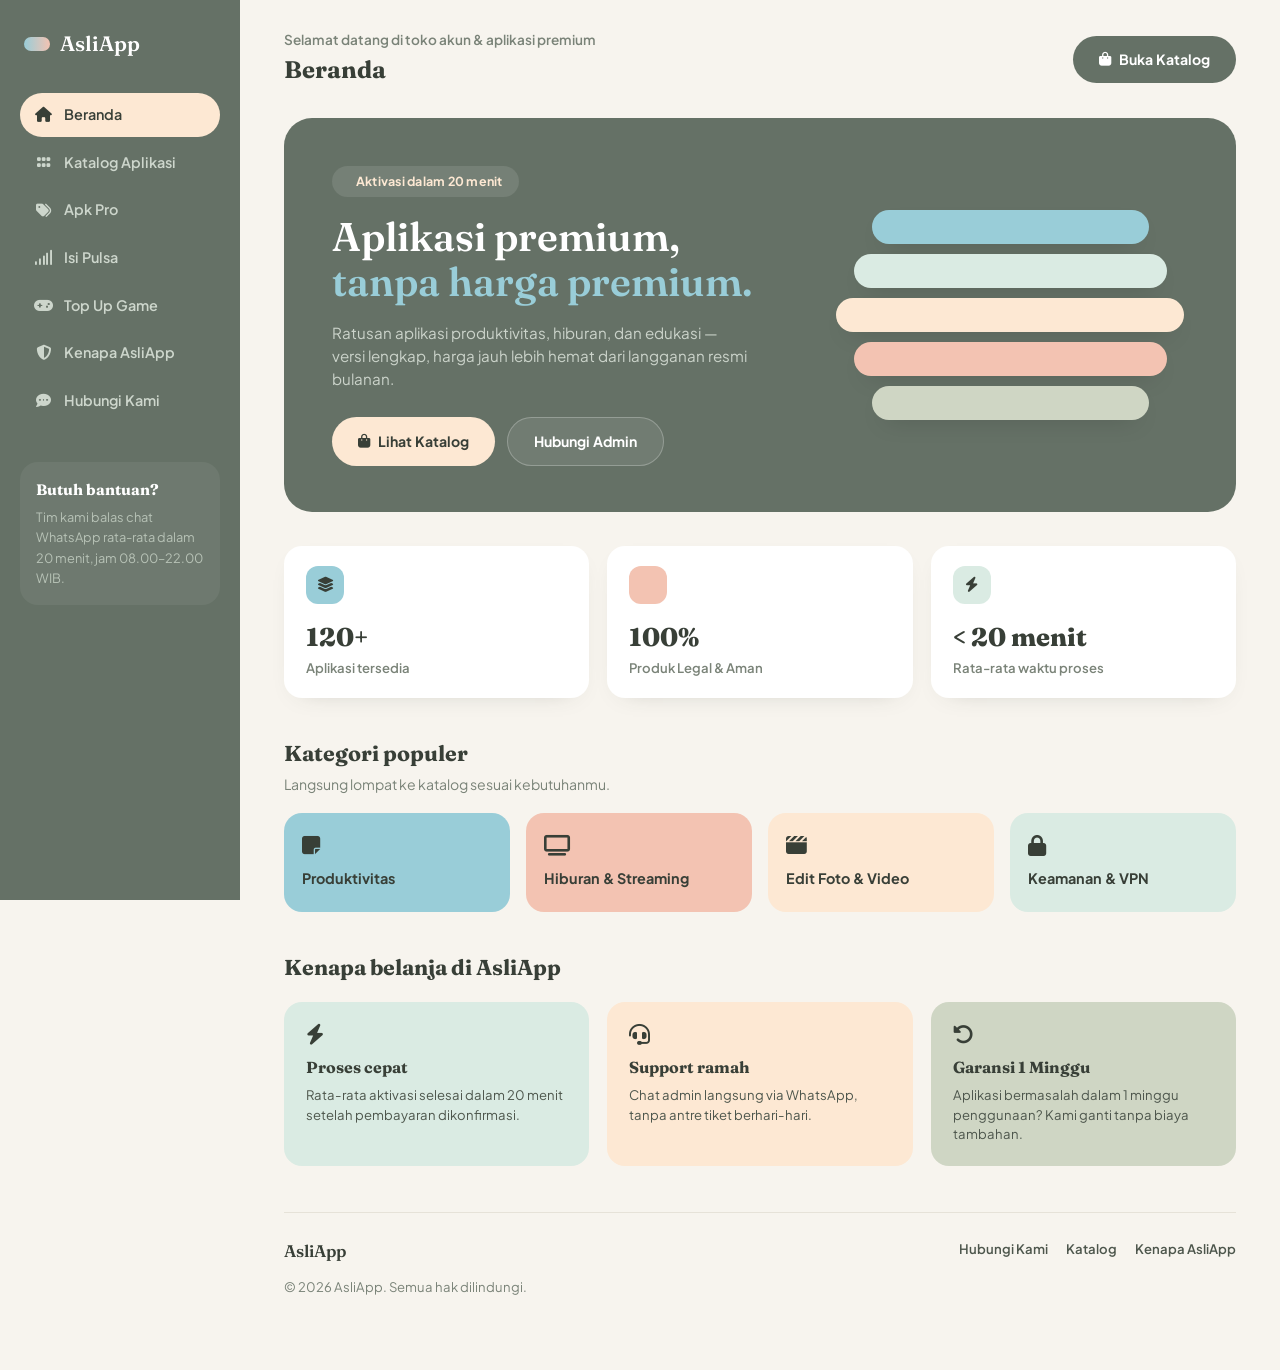
==== commit 9f3f445b: "Update index.html" ====
--- a/index.html
+++ b/index.html
@@ -19,9 +19,9 @@
             <a href="index.html" class="active"><i class="fa-solid fa-house"></i> Beranda</a>
             <a href="katalog.html"><i class="fa-solid fa-grip"></i> Katalog Aplikasi</a>
             <a href="katalog.html#kategori"><i class="fa-solid fa-tags"></i> Apk Pro</a>
-            <a href="index.html#kenapa"><i class="fa-solid fa-shield-halved"></i> Kenapa AsliApp</a>
             <a href="pulsa.html"><i class="fa-solid fa-signal"></i> Isi Pulsa</a>
             <a href="topup-game.html"><i class="fa-solid fa-gamepad"></i> Top Up Game</a>
+            <a href="index.html#kenapa"><i class="fa-solid fa-shield-halved"></i> Kenapa AsliApp</a>
             <a href="kontak.html"><i class="fa-solid fa-comment-dots"></i> Hubungi Kami</a>
         </nav>
         <div class="sidebar-note">
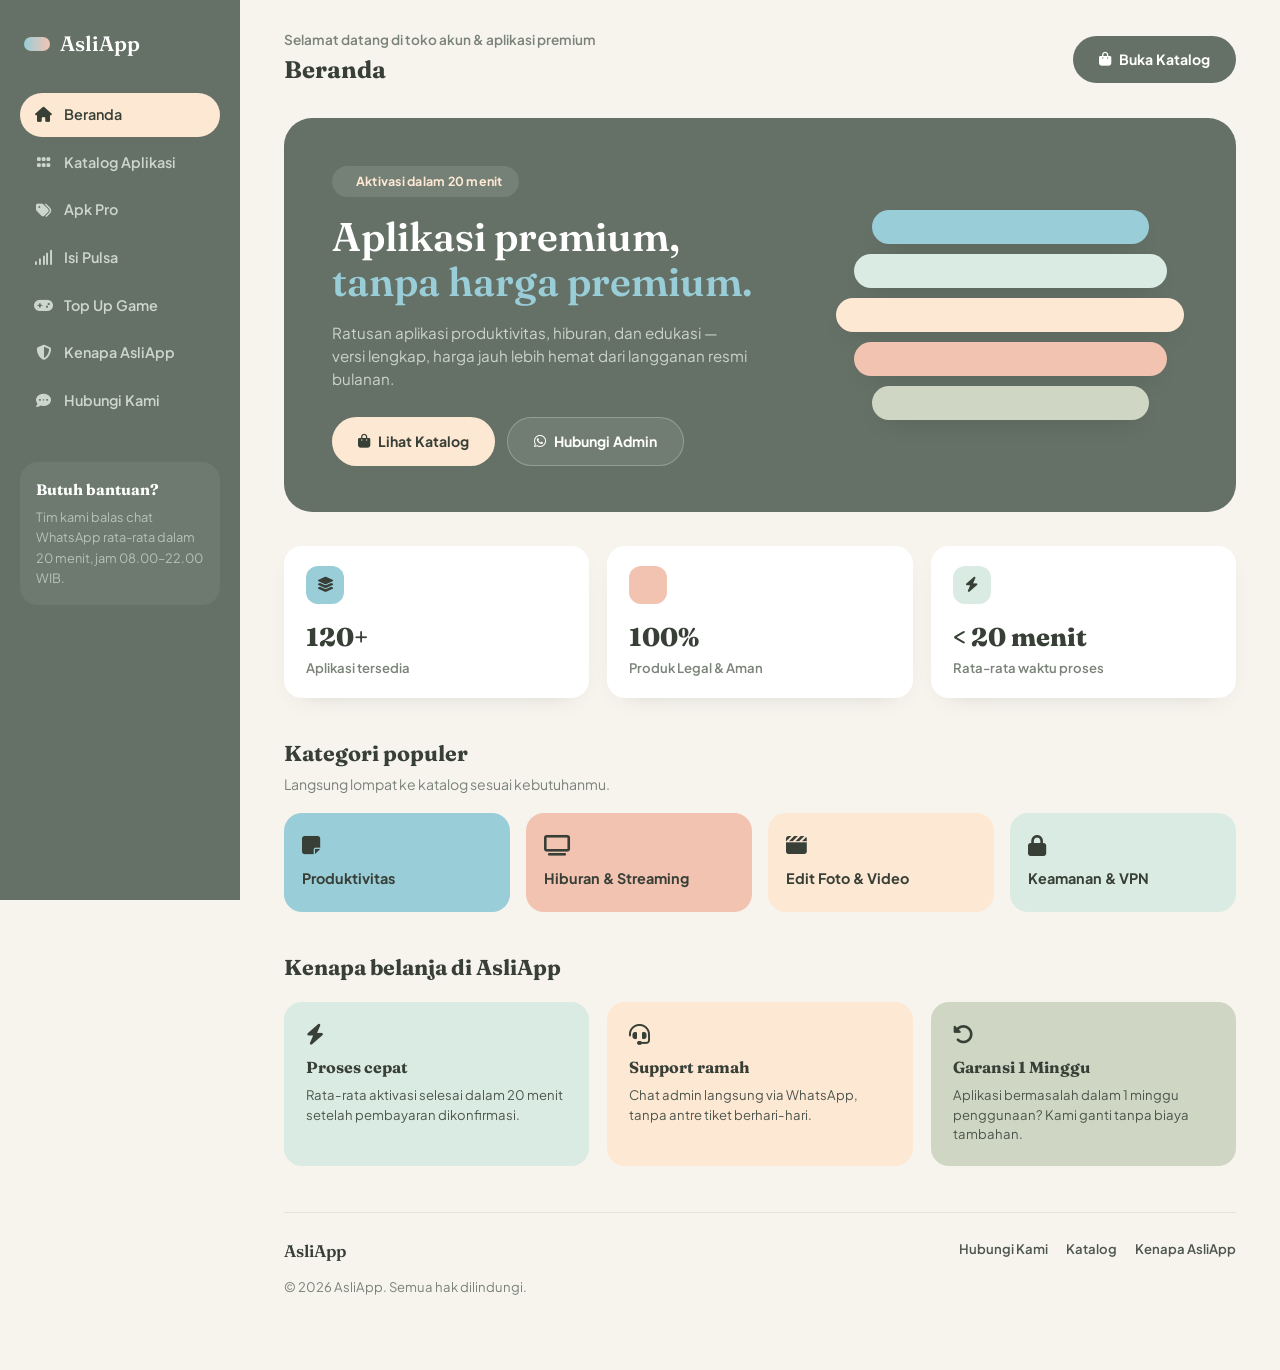
==== commit 1d5d4b13: "Update index.html" ====
--- a/index.html
+++ b/index.html
@@ -51,7 +51,7 @@
                 <p class="sub">Ratusan aplikasi produktivitas, hiburan, dan edukasi — versi lengkap, harga jauh lebih hemat dari langganan resmi bulanan.</p>
                 <div class="hero-ctas">
                     <a href="katalog.html" class="btn btn-primary"><i class="fa-solid fa-bag-shopping"></i> Lihat Katalog</a>
-                    <a href="kontak.html" class="btn btn-ghost">Hubungi Admin</a>
+                    <a href="https://wa.me/6281217028630" target="_blank" class="btn btn-ghost"><i class="fa-brands fa-whatsapp"></i> Hubungi Admin</a>
                 </div>
             </div>
             <div class="capsule-stack">
@@ -132,5 +132,12 @@
 </div>
 
 <script src="assets/script.js"></script>
+<script>
+    // Tahun dinamis pada footer
+    var yearEl = document.getElementById('year');
+    if (yearEl) {
+        yearEl.textContent = new Date().getFullYear();
+    }
+</script>
 </body>
 </html>
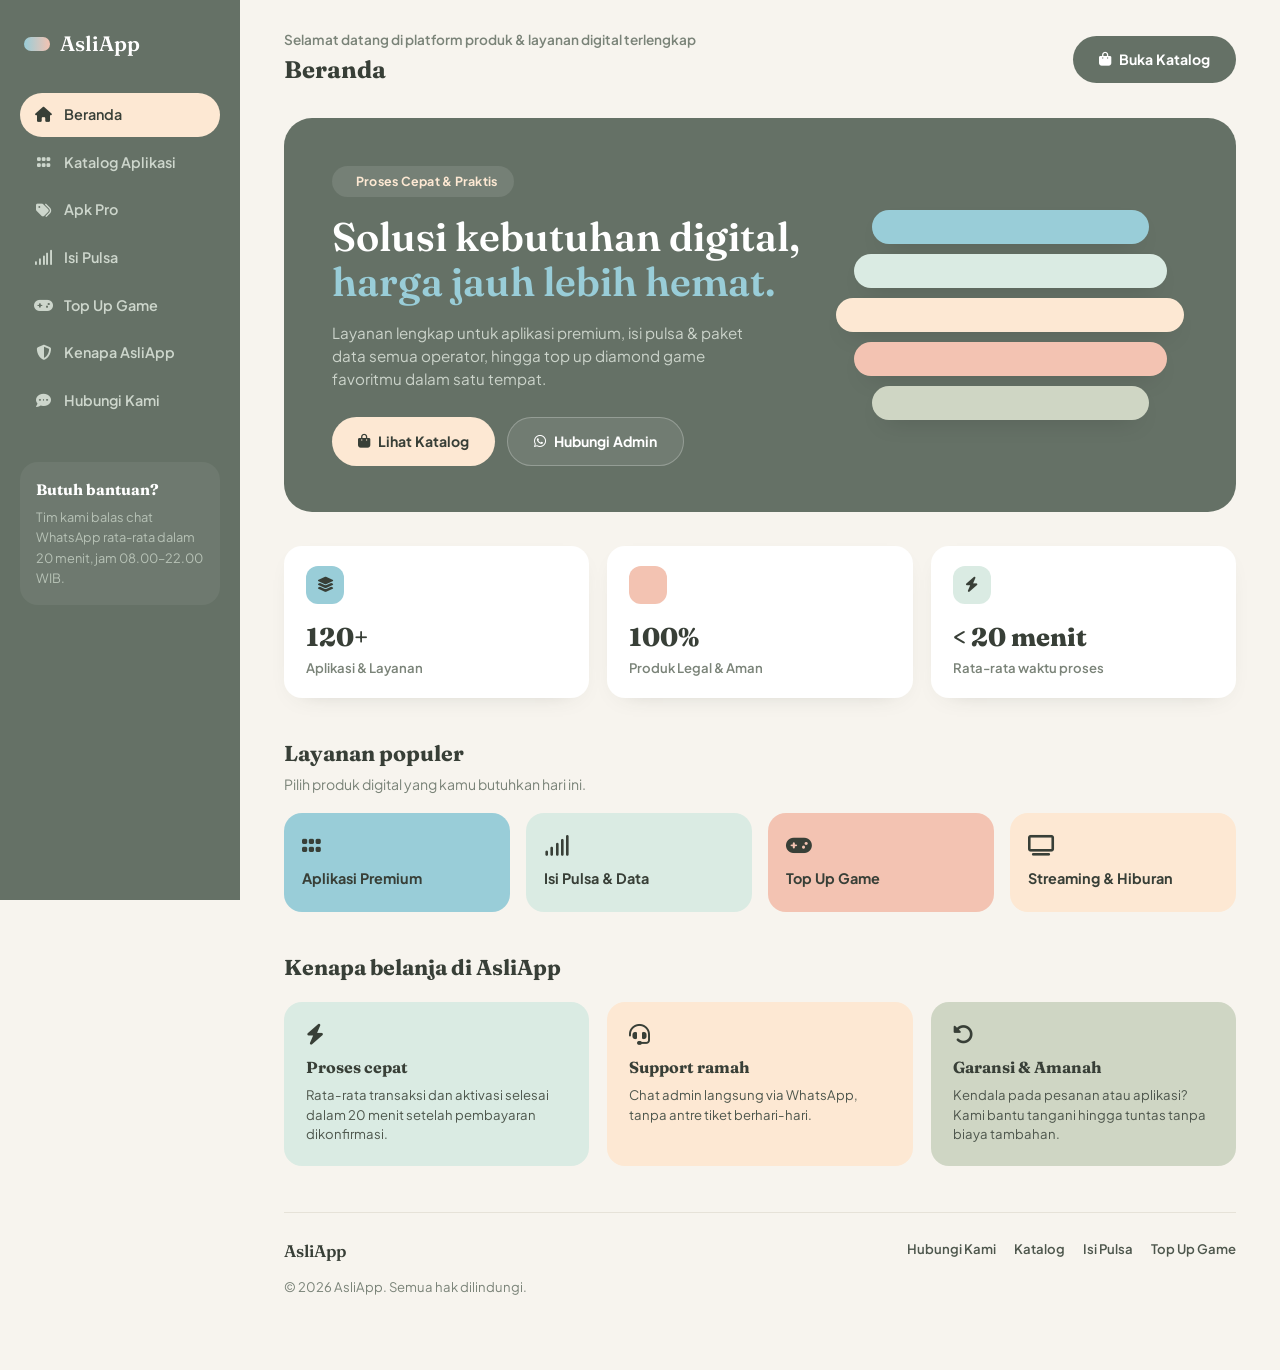
==== commit 7344bce6: "Update index.html with new title and content" ====
--- a/index.html
+++ b/index.html
@@ -3,7 +3,7 @@
 <head>
 <meta charset="UTF-8">
 <meta name="viewport" content="width=device-width, initial-scale=1.0">
-<title>AsliApp — Aplikasi Premium, Harga Bersahabat</title>
+<title>AsliApp — Layanan Digital, Aplikasi Pro, Pulsa & Top Up Game</title>
 <link rel="preconnect" href="https://fonts.googleapis.com">
 <link rel="preconnect" href="https://fonts.gstatic.com" crossorigin>
 <link href="https://fonts.googleapis.com/css2?family=Fraunces:opsz,wght@9..144,500;9..144,600;9..144,700&family=Plus+Jakarta+Sans:wght@400;500;600;700;800&family=IBM+Plex+Mono:wght@500&display=swap" rel="stylesheet">
@@ -36,7 +36,7 @@
                 <i class="fa-solid fa-bars"></i>
             </button>
             <div class="greeting">
-                <p>Selamat datang di toko akun & aplikasi premium</p>
+                <p>Selamat datang di platform produk &amp; layanan digital terlengkap</p>
                 <h2>Beranda</h2>
             </div>
             <a href="katalog.html" class="btn btn-primary" style="background:var(--ink); color:#fff;">
@@ -46,9 +46,9 @@
 
         <section class="hero">
             <div>
-                <div class="hero-eyebrow"><i class="fa-solid fa-sparkles"></i> Aktivasi dalam 20 menit</div>
-                <h1>Aplikasi premium,<br><em>tanpa harga premium.</em></h1>
-                <p class="sub">Ratusan aplikasi produktivitas, hiburan, dan edukasi — versi lengkap, harga jauh lebih hemat dari langganan resmi bulanan.</p>
+                <div class="hero-eyebrow"><i class="fa-solid fa-sparkles"></i> Proses Cepat &amp; Praktis</div>
+                <h1>Solusi kebutuhan digital,<br><em>harga jauh lebih hemat.</em></h1>
+                <p class="sub">Layanan lengkap untuk aplikasi premium, isi pulsa &amp; paket data semua operator, hingga top up diamond game favoritmu dalam satu tempat.</p>
                 <div class="hero-ctas">
                     <a href="katalog.html" class="btn btn-primary"><i class="fa-solid fa-bag-shopping"></i> Lihat Katalog</a>
                     <a href="https://wa.me/6281217028630" target="_blank" class="btn btn-ghost"><i class="fa-brands fa-whatsapp"></i> Hubungi Admin</a>
@@ -67,7 +67,7 @@
             <div class="stat-card">
                 <div class="stat-icon bg-sky"><i class="fa-solid fa-layer-group"></i></div>
                 <div class="stat-value">120+</div>
-                <div class="stat-label">Aplikasi tersedia</div>
+                <div class="stat-label">Aplikasi &amp; Layanan</div>
             </div>
             <div class="stat-card">
                 <div class="stat-icon bg-coral"><i class="fa-solid fa-shield-check"></i></div>
@@ -83,15 +83,15 @@
 
         <div class="section-head">
             <div>
-                <h3>Kategori populer</h3>
-                <p>Langsung lompat ke katalog sesuai kebutuhanmu.</p>
+                <h3>Layanan populer</h3>
+                <p>Pilih produk digital yang kamu butuhkan hari ini.</p>
             </div>
         </div>
         <div class="cat-preview-grid">
-            <a href="katalog.html#kategori-produktivitas" class="cat-preview bg-sky"><i class="fa-solid fa-note-sticky"></i><span>Produktivitas</span></a>
-            <a href="katalog.html#kategori-hiburan" class="cat-preview bg-coral"><i class="fa-solid fa-tv"></i><span>Hiburan &amp; Streaming</span></a>
-            <a href="katalog.html#kategori-edit" class="cat-preview bg-cream"><i class="fa-solid fa-clapperboard"></i><span>Edit Foto &amp; Video</span></a>
-            <a href="katalog.html#kategori-keamanan" class="cat-preview bg-mint"><i class="fa-solid fa-lock"></i><span>Keamanan &amp; VPN</span></a>
+            <a href="katalog.html" class="cat-preview bg-sky"><i class="fa-solid fa-grip"></i><span>Aplikasi Premium</span></a>
+            <a href="pulsa.html" class="cat-preview bg-mint"><i class="fa-solid fa-signal"></i><span>Isi Pulsa &amp; Data</span></a>
+            <a href="topup-game.html" class="cat-preview bg-coral"><i class="fa-solid fa-gamepad"></i><span>Top Up Game</span></a>
+            <a href="katalog.html#kategori" class="cat-preview bg-cream"><i class="fa-solid fa-tv"></i><span>Streaming &amp; Hiburan</span></a>
         </div>
 
         <div id="kenapa" class="section-head">
@@ -103,7 +103,7 @@
             <div class="trust-card bg-mint">
                 <i class="fa-solid fa-bolt"></i>
                 <h5>Proses cepat</h5>
-                <p>Rata-rata aktivasi selesai dalam 20 menit setelah pembayaran dikonfirmasi.</p>
+                <p>Rata-rata transaksi dan aktivasi selesai dalam 20 menit setelah pembayaran dikonfirmasi.</p>
             </div>
             <div class="trust-card bg-cream">
                 <i class="fa-solid fa-headset"></i>
@@ -112,8 +112,8 @@
             </div>
             <div class="trust-card bg-sage">
                 <i class="fa-solid fa-rotate-left"></i>
-                <h5>Garansi 1 Minggu</h5>
-                <p>Aplikasi bermasalah dalam 1 minggu penggunaan? Kami ganti tanpa biaya tambahan.</p>
+                <h5>Garansi &amp; Amanah</h5>
+                <p>Kendala pada pesanan atau aplikasi? Kami bantu tangani hingga tuntas tanpa biaya tambahan.</p>
             </div>
         </div>
 
@@ -125,7 +125,8 @@
             <div class="foot-links">
                 <a href="kontak.html">Hubungi Kami</a>
                 <a href="katalog.html">Katalog</a>
-                <a href="index.html#kenapa">Kenapa AsliApp</a>
+                <a href="pulsa.html">Isi Pulsa</a>
+                <a href="topup-game.html">Top Up Game</a>
             </div>
         </footer>
     </main>
